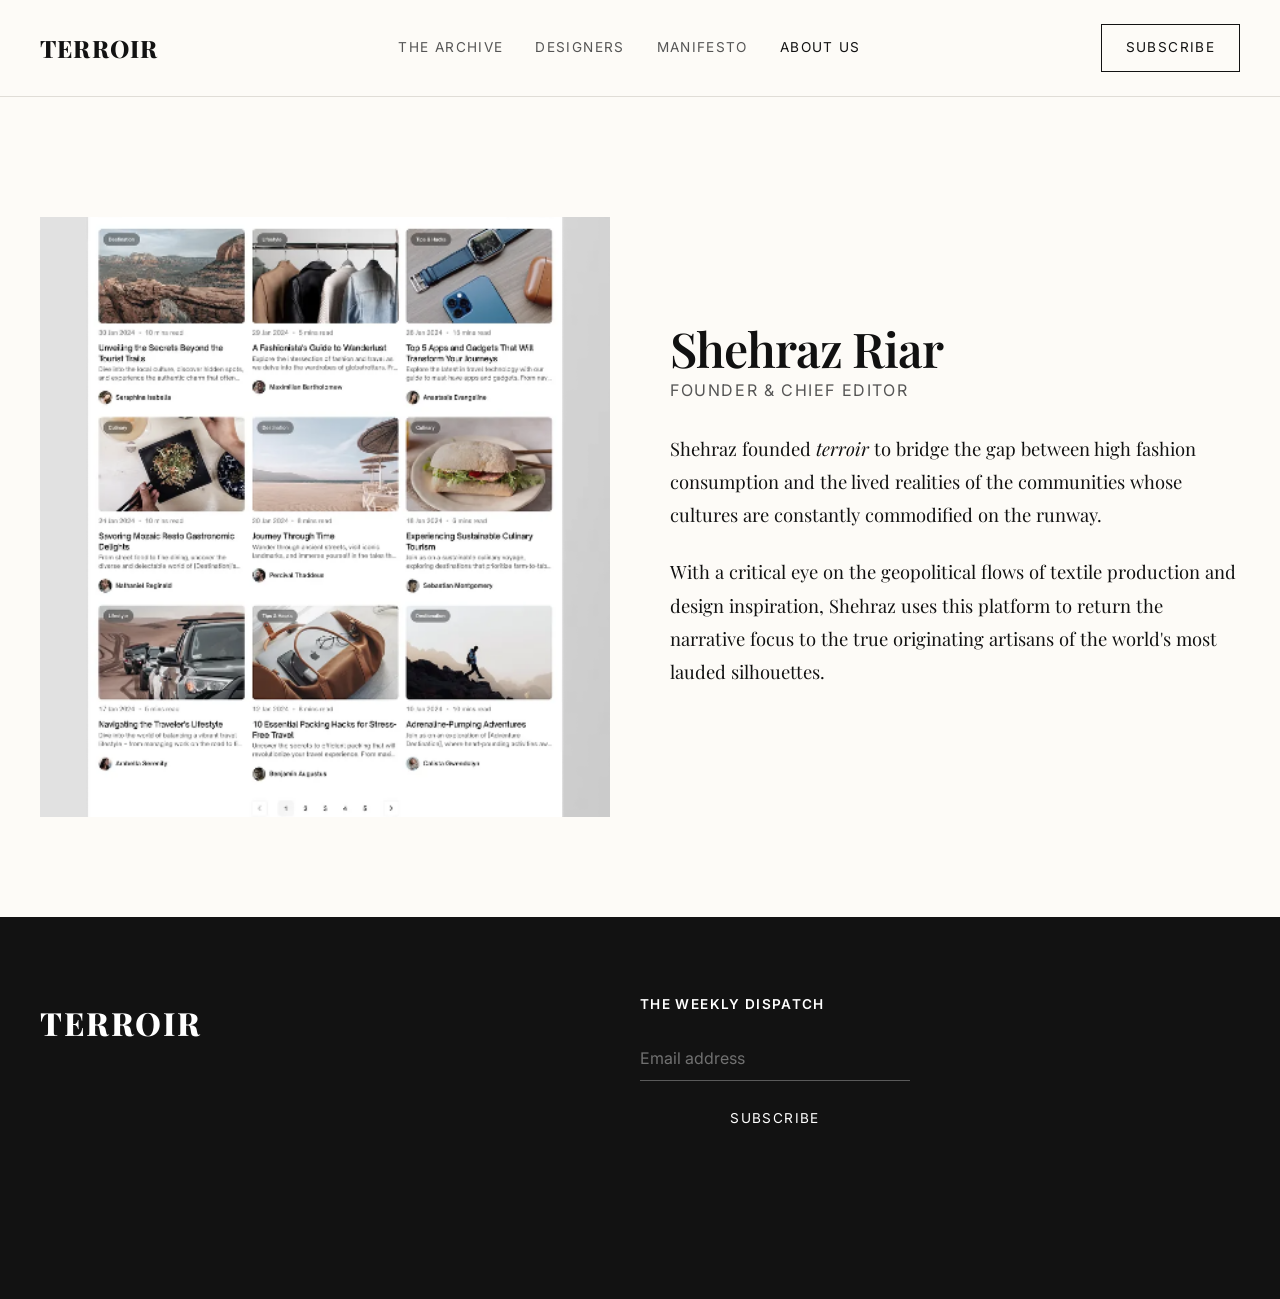
==== about.html @ a288923f "Added multi-page architecture, newsletter logic, and new content" ====
<!DOCTYPE html>
<html lang="en">
<head>
  <meta charset="UTF-8">
  <meta name="viewport" content="width=device-width, initial-scale=1.0">
  <title>About Us | terroir</title>
  <link rel="preconnect" href="https://fonts.googleapis.com">
  <link rel="preconnect" href="https://fonts.gstatic.com" crossorigin>
  <link href="https://fonts.googleapis.com/css2?family=Playfair+Display:ital,wght@0,400;0,600;0,800;1,400&family=Inter:wght@300;400;500;600&display=swap" rel="stylesheet">
  <link rel="stylesheet" href="styles.css">
  <style>
    .about-section {
      display: grid;
      grid-template-columns: 1fr 1fr;
      gap: 60px;
      align-items: center;
      padding: 60px 0;
      min-height: 70vh;
    }
    .about-image {
      width: 100%;
      height: 600px;
      object-fit: cover;
      filter: grayscale(20%);
    }
    .about-content h2 {
      font-size: 3rem;
      margin-bottom: 8px;
    }
    .about-content h4 {
      font-family: var(--font-sans);
      font-size: 1rem;
      color: var(--text-light);
      text-transform: uppercase;
      letter-spacing: 0.1em;
      margin-bottom: 32px;
      font-weight: 400;
    }
    .about-content p {
      font-family: var(--font-serif);
      font-size: 1.15rem;
      margin-bottom: 24px;
      line-height: 1.8;
      color: var(--text-main);
    }
    @media (max-width: 768px) {
      .about-section {
        grid-template-columns: 1fr;
      }
      .about-image {
        height: 400px;
      }
    }
  </style>
</head>
<body>
  
  <header class="navbar">
    <div class="nav-container">
      <div class="logo">
        <a href="index.html" class="logo-text">terroir</a>
      </div>
      <nav class="nav-links">
        <a href="archive.html">The Archive</a>
        <a href="designers.html">Designers</a>
        <a href="manifesto.html">Manifesto</a>
        <a href="about.html" class="active">About Us</a>
      </nav>
      <div class="nav-actions">
        <a href="#" class="btn btn-outline">Subscribe</a>
      </div>
    </div>
  </header>

  <main style="padding-top: 60px;">
    <section class="about-section">
      <img src="assets/uploaded_media_1773773920377.png" alt="Shehraz Riar" class="about-image">
      <div class="about-content">
        <h2>Shehraz Riar</h2>
        <h4>Founder & Chief Editor</h4>
        <p>Shehraz founded <em>terroir</em> to bridge the gap between high fashion consumption and the lived realities of the communities whose cultures are constantly commodified on the runway.</p>
        <p>With a critical eye on the geopolitical flows of textile production and design inspiration, Shehraz uses this platform to return the narrative focus to the true originating artisans of the world's most lauded silhouettes.</p>
      </div>
    </section>
  </main>

  <footer class="footer">
    <div class="footer-content">
      <div class="footer-brand">
        <div class="logo">
          <span class="logo-text">terroir</span>
        </div>
      </div>
      <div class="footer-newsletter">
        <h4>The Weekly Dispatch</h4>
        <div class="newsletter-form">
          <input type="email" id="newsletter-email-about" placeholder="Email address" required>
          <button type="button" id="newsletter-submit-about" class="btn btn-primary">Subscribe</button>
        </div>
      </div>
    </div>
  </footer>

  <script src="script.js?v=3"></script>
</body>
</html>
---- styles.css ----
/* Base Reset and Variables */
:root {
  --primary: #121212;
  --secondary: #4a4a4a;
  --background: #fdfbf7; /* Slight off-white, paper-like */
  --surface: #ffffff;
  --text-main: #111111;
  --text-light: #555555;
  --border: #e0ddd7;
  --accent: #8b1e1e; /* Deep oxblood red */
  
  --radius-sm: 0px; /* Sharp edges for editorial look */
  --radius-md: 0px;
  --radius-lg: 0px;
  
  --transition: all 0.4s cubic-bezier(0.25, 0.46, 0.45, 0.94);

  /* Fonts */
  --font-serif: 'Playfair Display', serif;
  --font-sans: 'Inter', sans-serif;
}

* {
  margin: 0;
  padding: 0;
  box-sizing: border-box;
}

body {
  font-family: var(--font-sans);
  background-color: var(--background);
  color: var(--text-main);
  line-height: 1.6;
  -webkit-font-smoothing: antialiased;
}

a {
  text-decoration: none;
  color: inherit;
  transition: var(--transition);
}

img {
  max-width: 100%;
  display: block;
  object-fit: cover;
}

button {
  cursor: pointer;
  border: none;
  background: none;
  font-family: inherit;
}

/* Typography elements */
h1, h2, h3, h4, h5, h6 {
  font-family: var(--font-serif);
  font-weight: 600;
  color: var(--text-main);
  line-height: 1.1;
  letter-spacing: -0.02em;
}

p {
  font-weight: 300;
}

/* Badges */
.badge {
  display: inline-block;
  padding: 4px 12px;
  font-size: 0.75rem;
  font-weight: 500;
  text-transform: uppercase;
  letter-spacing: 0.1em;
  font-family: var(--font-sans);
}

.border-badge {
  border: 1px solid rgba(255, 255, 255, 0.5);
  color: #FFF;
}

.dark-badge {
  background: var(--primary);
  color: #FFF;
}

/* Buttons */
.btn {
  display: inline-flex;
  align-items: center;
  justify-content: center;
  padding: 12px 24px;
  font-weight: 400;
  font-size: 0.85rem;
  text-transform: uppercase;
  letter-spacing: 0.1em;
  transition: var(--transition);
  font-family: var(--font-sans);
}

.btn-primary {
  background: var(--primary);
  color: #FFF;
  border: 1px solid var(--primary);
}
.btn-primary:hover {
  background: transparent;
  color: var(--primary);
}

.btn-outline {
  background: transparent;
  color: var(--primary);
  border: 1px solid var(--primary);
}
.btn-outline:hover {
  background: var(--primary);
  color: #FFF;
}

.btn-white {
  background: #FFF;
  color: var(--primary);
  border: 1px solid #FFF;
}
.btn-white:hover {
  background: transparent;
  color: #FFF;
}

/* Navbar */
.navbar {
  position: sticky;
  top: 0;
  width: 100%;
  z-index: 100;
  padding: 24px 0;
  background: var(--background);
  border-bottom: 1px solid var(--border);
}

.nav-container {
  max-width: 1440px;
  margin: 0 auto;
  padding: 0 40px;
  display: flex;
  align-items: center;
  justify-content: space-between;
}

.logo-text {
  font-family: var(--font-serif);
  font-size: 1.5rem;
  font-weight: 800;
  letter-spacing: 0.05em;
  text-transform: uppercase;
  color: var(--primary);
}

.nav-links {
  display: flex;
  gap: 32px;
}

.nav-links a {
  color: var(--text-light);
  font-size: 0.85rem;
  font-weight: 400;
  text-transform: uppercase;
  letter-spacing: 0.1em;
}

.nav-links a:hover, .nav-links a.active {
  color: var(--primary);
}

.nav-actions {
  display: flex;
  align-items: center;
  gap: 24px;
}

.search-bar {
  display: flex;
  align-items: center;
  border-bottom: 1px solid var(--border);
  padding-bottom: 4px;
}

.search-bar input {
  background: none;
  border: none;
  padding: 4px;
  color: var(--primary);
  font-family: inherit;
  font-size: 0.85rem;
  outline: none;
  width: 150px;
  transition: var(--transition);
}

.search-bar input:focus {
  width: 200px;
  border-color: var(--primary);
}

.search-bar svg {
  color: var(--text-light);
}

/* Main Layout */
main {
  max-width: 1440px;
  margin: 0 auto;
  padding: 40px;
}

/* Hero Section */
.hero {
  position: relative;
  min-height: 70vh;
  display: flex;
  align-items: flex-end;
  padding: 60px;
  margin-bottom: 80px;
}

.hero-image-wrapper {
  position: absolute;
  top: 0;
  left: 0;
  width: 100%;
  height: 100%;
}

.hero-bg {
  width: 100%;
  height: 100%;
  object-fit: cover;
  filter: contrast(1.1) brightness(0.9);
}

.hero-overlay {
  position: absolute;
  top: 0;
  left: 0;
  width: 100%;
  height: 100%;
  background: linear-gradient(to top, rgba(10,10,10,0.9) 0%, rgba(10,10,10,0.2) 60%, transparent 100%);
}

.hero-content {
  position: relative;
  z-index: 10;
  color: #FFF;
  max-width: 800px;
}

.hero-content h1 {
  font-size: 4rem;
  margin: 24px 0 16px;
  color: #FFF;
}

.hero-content p {
  color: rgba(255, 255, 255, 0.8);
  font-size: 1.25rem;
  margin-bottom: 32px;
  font-family: var(--font-serif);
  font-style: italic;
}

.hero-meta {
  display: flex;
  align-items: center;
  gap: 20px;
  font-family: var(--font-sans);
  font-size: 0.85rem;
  text-transform: uppercase;
  letter-spacing: 0.1em;
}

.author-name {
  font-weight: 500;
}

.meta-info {
  display: flex;
  align-items: center;
  gap: 8px;
  color: rgba(255, 255, 255, 0.6);
}

/* Blog Section */
.blog-section {
  margin-bottom: 100px;
}

.blog-header {
  margin-bottom: 48px;
  text-align: center;
}

.blog-title h2 {
  font-size: 3rem;
  margin-bottom: 12px;
}

.blog-title p {
  color: var(--text-light);
  font-size: 1.1rem;
  font-family: var(--font-serif);
  font-style: italic;
}

.blog-controls {
  display: flex;
  justify-content: space-between;
  align-items: center;
  margin-bottom: 60px;
  border-top: 1px solid var(--border);
  border-bottom: 1px solid var(--border);
  padding: 16px 0;
}

.filter-tabs {
  display: flex;
  gap: 24px;
}

.filter-tab {
  font-size: 0.85rem;
  font-weight: 500;
  color: var(--text-light);
  text-transform: uppercase;
  letter-spacing: 0.1em;
  transition: var(--transition);
}

.filter-tab:hover, .filter-tab.active {
  color: var(--primary);
}

.sort-dropdown select {
  border: none;
  background: none;
  font-size: 0.85rem;
  font-weight: 500;
  text-transform: uppercase;
  letter-spacing: 0.1em;
  color: var(--primary);
  cursor: pointer;
  outline: none;
  font-family: inherit;
}

/* Blog Grid */
.blog-grid {
  display: grid;
  grid-template-columns: repeat(auto-fill, minmax(350px, 1fr));
  gap: 60px 40px;
}

.blog-card {
  display: flex;
  flex-direction: column;
  transition: var(--transition);
}

.card-img-wrapper {
  position: relative;
  overflow: hidden;
  padding-top: 130%; /* Taller, editorial portrait ratio */
  margin-bottom: 24px;
}

.card-img-wrapper img {
  position: absolute;
  top: 0;
  left: 0;
  width: 100%;
  height: 100%;
  object-fit: cover;
  transition: transform 0.8s ease;
  filter: grayscale(20%);
}

.blog-card:hover .card-img-wrapper img {
  transform: scale(1.03);
  filter: grayscale(0%);
}

.card-badge {
  position: absolute;
  top: 16px;
  left: 16px;
  z-index: 2;
}

.card-meta {
  font-size: 0.75rem;
  color: var(--text-light);
  margin-bottom: 12px;
  display: flex;
  gap: 8px;
  align-items: center;
  text-transform: uppercase;
  letter-spacing: 0.1em;
}

.card-title {
  font-size: 1.5rem;
  margin-bottom: 16px;
  line-height: 1.3;
}

.card-title a {
  background-image: linear-gradient(var(--primary), var(--primary));
  background-size: 0% 1px;
  background-repeat: no-repeat;
  background-position: left bottom;
  padding-bottom: 2px;
  transition: background-size 0.4s ease;
}

.blog-card:hover .card-title a {
  background-size: 100% 1px;
}

.card-excerpt {
  font-size: 0.95rem;
  color: var(--text-light);
  margin-bottom: 20px;
  flex-grow: 1;
  font-family: var(--font-serif);
}

.card-author {
  font-size: 0.85rem;
  font-style: italic;
  font-family: var(--font-serif);
  color: var(--text-main);
}

/* Pagination */
.pagination {
  display: flex;
  justify-content: center;
  align-items: center;
  gap: 16px;
  margin-top: 80px;
}

.page-btn {
  font-size: 1rem;
  font-family: var(--font-serif);
  color: var(--text-light);
  transition: var(--transition);
}

.page-btn:hover, .page-btn.active {
  color: var(--primary);
  font-weight: 600;
}

/* Promo Section */
.promo-section {
  margin-bottom: 80px;
}

.promo-header {
  border-bottom: 1px solid var(--border);
  padding-bottom: 16px;
  margin-bottom: 40px;
}

.promo-header h2 {
  font-size: 2rem;
}

.promo-grid {
  display: grid;
  grid-template-columns: 1fr 2fr;
  gap: 40px;
  min-height: 400px;
}

.promo-card {
  position: relative;
  display: flex;
  flex-direction: column;
  justify-content: center;
  padding: 48px;
  overflow: hidden;
}

.dark-card {
  background: var(--primary);
  color: #FFF;
}

.dark-card h3 {
  font-size: 2rem;
  color: #FFF;
  margin-bottom: 16px;
}

.dark-card p {
  color: rgba(255, 255, 255, 0.7);
  margin-bottom: 40px;
  font-family: var(--font-serif);
  font-size: 1.1rem;
}

.image-card img, .large-image-card img {
  position: absolute;
  top: 0;
  left: 0;
  width: 100%;
  height: 100%;
  object-fit: cover;
}

.promo-overlay {
  position: absolute;
  top: 0;
  left: 0;
  width: 100%;
  height: 100%;
}

.gradient-overlay {
  background: linear-gradient(to top, rgba(0,0,0,0.8), transparent);
}

.bottom-content {
  position: relative;
  z-index: 10;
  margin-top: auto;
  color: #FFF;
}

.bottom-content h2 {
  font-size: 3rem;
  color: #FFF;
  max-width: 80%;
  margin-bottom: 8px;
}

.bottom-content p {
  font-family: var(--font-serif);
  font-style: italic;
  font-size: 1.2rem;
  color: rgba(255,255,255,0.8);
}

/* Footer */
.footer {
  background: var(--primary);
  color: #FFF;
  padding: 80px 40px;
}

.footer-content {
  display: grid;
  grid-template-columns: 2fr 1fr 1fr;
  gap: 60px;
  max-width: 1440px;
  margin: 0 auto 80px;
}

.footer-brand .logo-text {
  color: #FFF;
  font-size: 2rem;
}

.footer-brand p {
  color: rgba(255, 255, 255, 0.6);
  max-width: 400px;
  margin-top: 24px;
  font-family: var(--font-serif);
  font-size: 1.1rem;
}

.footer-links {
  display: flex;
  gap: 80px;
}

.link-group h4 {
  color: #FFF;
  margin-bottom: 24px;
  font-size: 0.85rem;
  font-family: var(--font-sans);
  text-transform: uppercase;
  letter-spacing: 0.1em;
}

.link-group a {
  display: block;
  color: rgba(255, 255, 255, 0.6);
  margin-bottom: 16px;
  font-size: 0.9rem;
  font-family: var(--font-serif);
}

.link-group a:hover {
  color: #FFF;
}

.footer-newsletter h4 {
  color: #FFF;
  margin-bottom: 24px;
  font-size: 0.85rem;
  font-family: var(--font-sans);
  text-transform: uppercase;
  letter-spacing: 0.1em;
}

.newsletter-form {
  display: flex;
  flex-direction: column;
  gap: 16px;
}

.newsletter-form input {
  background: transparent;
  border: none;
  border-bottom: 1px solid rgba(255,255,255,0.3);
  color: #FFF;
  padding: 12px 0;
  outline: none;
  font-family: inherit;
  font-size: 1rem;
  transition: var(--transition);
}

.newsletter-form input:focus {
  border-bottom-color: #FFF;
}

.newsletter-form input::placeholder {
  color: rgba(255, 255, 255, 0.4);
}

.footer-bottom {
  max-width: 1440px;
  margin: 0 auto;
  display: flex;
  justify-content: space-between;
  align-items: center;
  padding-top: 32px;
  border-top: 1px solid rgba(255, 255, 255, 0.1);
  color: rgba(255, 255, 255, 0.4);
  font-size: 0.85rem;
  font-family: var(--font-sans);
  text-transform: uppercase;
  letter-spacing: 0.1em;
}

.legal-links a {
  margin-left: 32px;
}
.legal-links a:hover {
  color: #FFF;
}

/* Responsive */
@media (max-width: 1024px) {
  .promo-grid {
    grid-template-columns: 1fr;
  }
  .blog-grid {
    grid-template-columns: repeat(auto-fill, minmax(300px, 1fr));
  }
}

@media (max-width: 768px) {
  .nav-links, .nav-actions .btn {
    display: none;
  }
  .footer-content {
    grid-template-columns: 1fr;
    gap: 40px;
  }
  .hero-content h1 {
    font-size: 2.5rem;
  }
  .hero {
    min-height: 50vh;
    margin-bottom: 40px;
  }
  main {
    padding: 20px;
  }
}
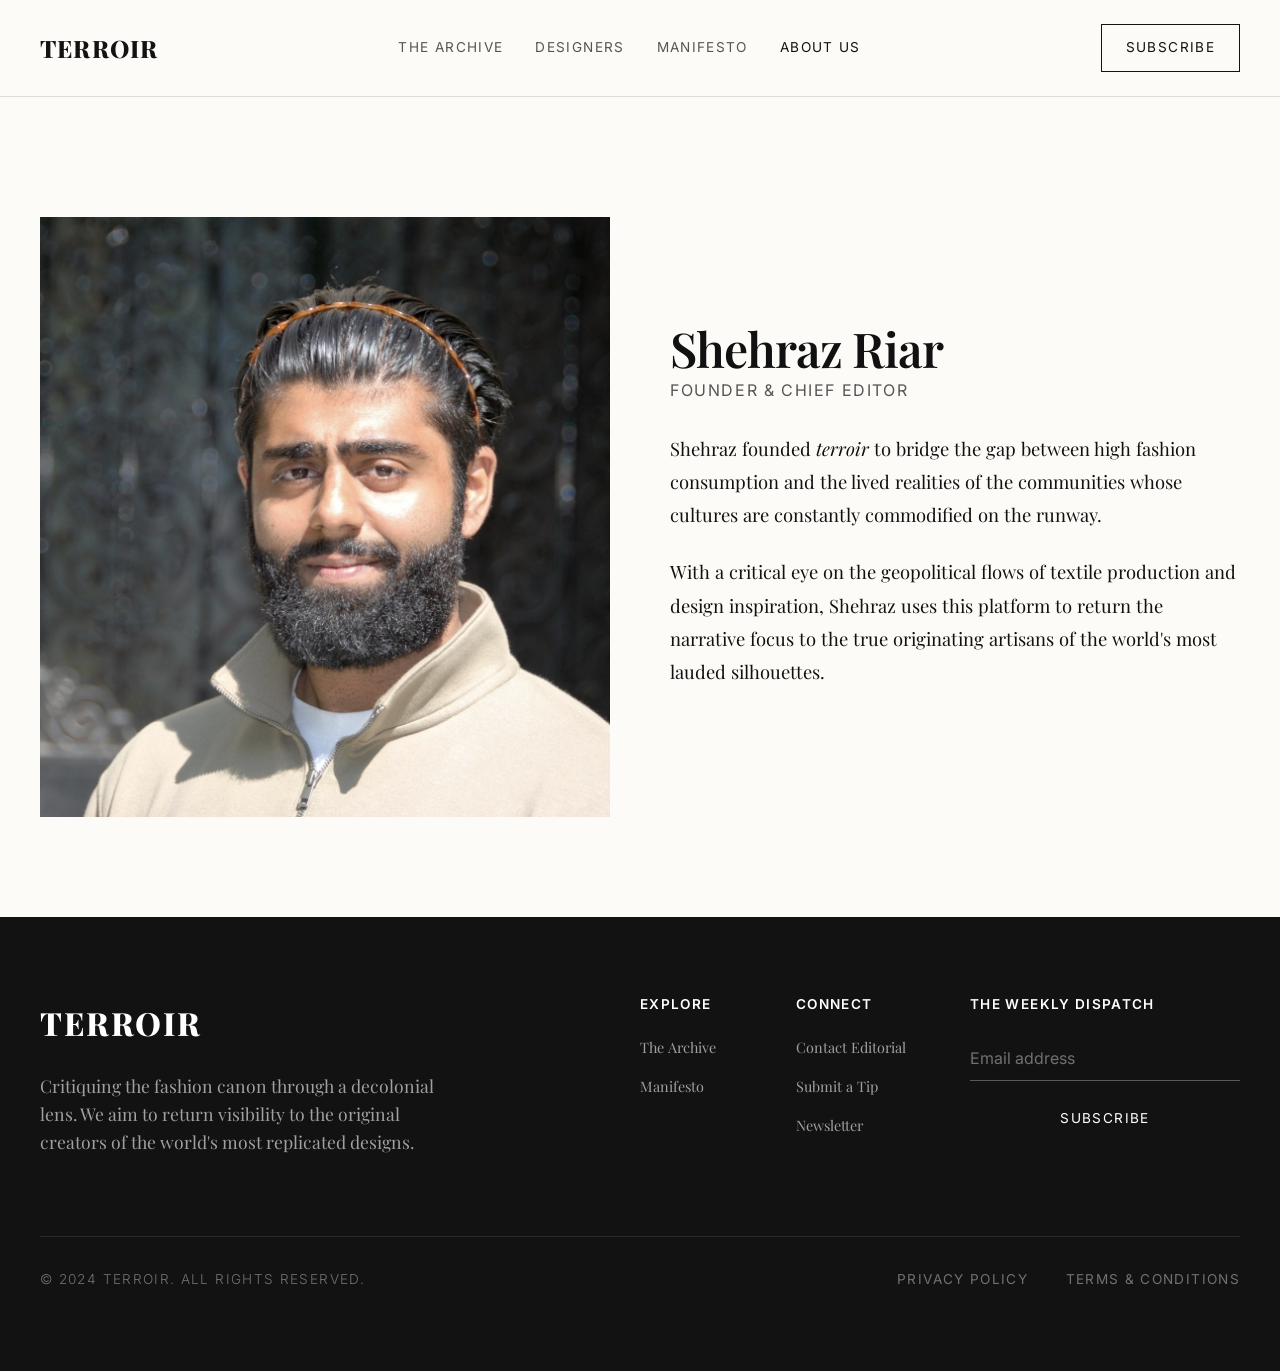
==== commit bb822d10: "Updated founder profile image and unified footers across all pages" ====
--- a/about.html
+++ b/about.html
@@ -74,7 +74,7 @@
 
   <main style="padding-top: 60px;">
     <section class="about-section">
-      <img src="assets/uploaded_media_1773773920377.png" alt="Shehraz Riar" class="about-image">
+      <img src="assets/shehraz_riar.jpg" alt="Shehraz Riar" class="about-image">
       <div class="about-content">
         <h2>Shehraz Riar</h2>
         <h4>Founder & Chief Editor</h4>
@@ -90,13 +90,37 @@
         <div class="logo">
           <span class="logo-text">terroir</span>
         </div>
+        <p>Critiquing the fashion canon through a decolonial lens. We aim to return visibility to the original creators of the world's most replicated designs.</p>
       </div>
+      
+      <div class="footer-links">
+        <div class="link-group">
+          <h4>Explore</h4>
+          <a href="archive.html">The Archive</a>
+          <a href="manifesto.html">Manifesto</a>
+        </div>
+        <div class="link-group">
+          <h4>Connect</h4>
+          <a href="#">Contact Editorial</a>
+          <a href="#">Submit a Tip</a>
+          <a href="#">Newsletter</a>
+        </div>
+      </div>
+
       <div class="footer-newsletter">
         <h4>The Weekly Dispatch</h4>
         <div class="newsletter-form">
-          <input type="email" id="newsletter-email-about" placeholder="Email address" required>
-          <button type="button" id="newsletter-submit-about" class="btn btn-primary">Subscribe</button>
+          <input type="email" id="newsletter-email" placeholder="Email address" required>
+          <button type="submit" id="newsletter-submit" class="btn btn-primary">Subscribe</button>
         </div>
+      </div>
+    </div>
+    
+    <div class="footer-bottom">
+      <p>&copy; 2024 terroir. All rights reserved.</p>
+      <div class="legal-links">
+        <a href="#">Privacy Policy</a>
+        <a href="#">Terms & Conditions</a>
       </div>
     </div>
   </footer>
